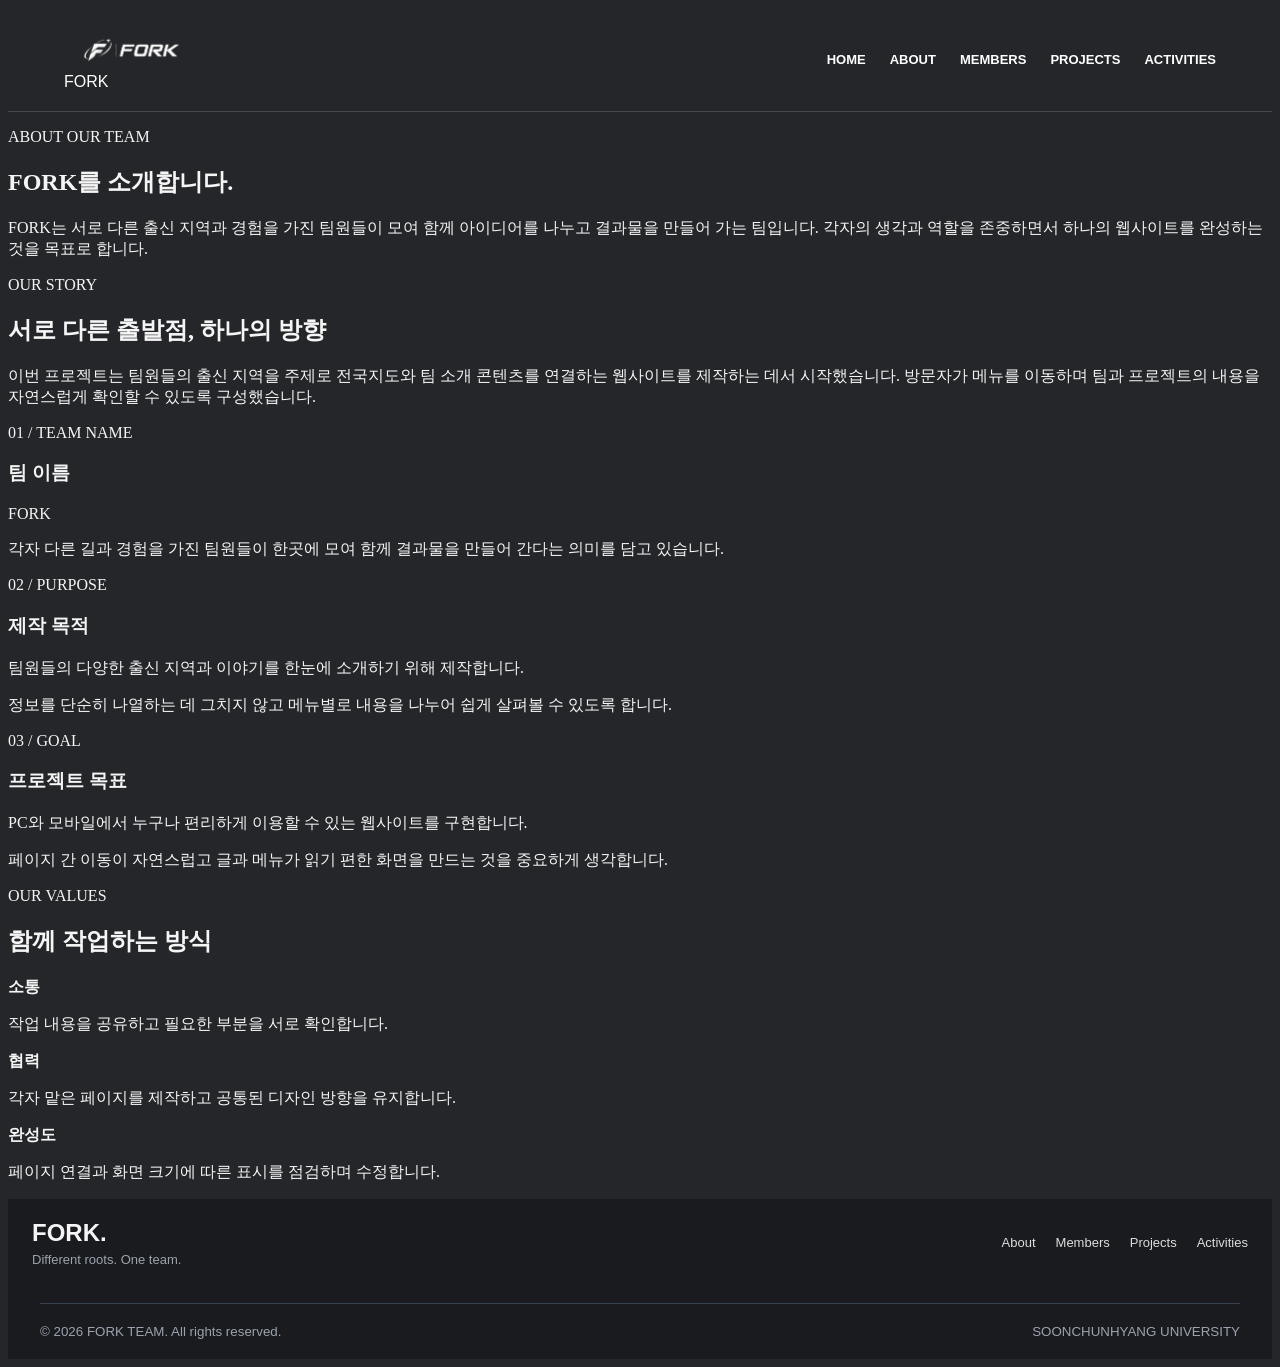
==== team-portfolio/about.html @ de7ee105 "Update about.html" ====
<!DOCTYPE html>
<html lang="ko">
<head>
    <meta charset="UTF-8">
    <meta name="viewport" content="width=device-width, initial-scale=1.0">
    <meta name="description" content="FORK 팀 프로젝트 소개 사이트입니다.">
    <title>FORK | ABOUT</title>
    <link rel="stylesheet" href="css/common.css">
</head>
<body>
    <header class="site-header">
        <div class="header-inner">
            <a href="index.html" class="brand" aria-label="FORK 홈으로 이동">
                <img src="images/logo.png" alt="FORK 로고" class="brand-logo"
                     onerror="this.style.display='none'; this.nextElementSibling.style.display='inline';">
                <span class="brand-fallback">FORK</span>
            </a>
            <nav class="main-nav" aria-label="주요 메뉴">
                <a href="index.html" >HOME</a>
                <a href="about.html" class="active" aria-current="page">ABOUT</a>
                <a href="members.html" >MEMBERS</a>
                <a href="projects.html" >PROJECTS</a>
                <a href="activities.html" >ACTIVITIES</a>
            </nav>
        </div>
    </header>
    <main id="main-content">
        <section class="page-content">
            <div class="page-intro"><p class="eyebrow">ABOUT OUR TEAM</p><h1 class="page-title">FORK를 소개합니다.</h1>
                <p class="page-description">FORK는 서로 다른 출신 지역과 경험을 가진 팀원들이 모여 함께 아이디어를 나누고 결과물을 만들어 가는 팀입니다. 각자의 생각과 역할을 존중하면서 하나의 웹사이트를 완성하는 것을 목표로 합니다.</p>
            </div>
            <div class="content-divider"></div>
            <div class="section-heading"><p class="eyebrow">OUR STORY</p><h2>서로 다른 출발점, 하나의 방향</h2>
                <p class="section-description">이번 프로젝트는 팀원들의 출신 지역을 주제로 전국지도와 팀 소개 콘텐츠를 연결하는 웹사이트를 제작하는 데서 시작했습니다. 방문자가 메뉴를 이동하며 팀과 프로젝트의 내용을 자연스럽게 확인할 수 있도록 구성했습니다.</p>
            </div>
            <div class="section-grid">
                <article class="info-card"><span class="card-number">01 / TEAM NAME</span><h3>팀 이름</h3><p>FORK</p><p class="card-detail">각자 다른 길과 경험을 가진 팀원들이 한곳에 모여 함께 결과물을 만들어 간다는 의미를 담고 있습니다.</p></article>
                <article class="info-card"><span class="card-number">02 / PURPOSE</span><h3>제작 목적</h3><p>팀원들의 다양한 출신 지역과 이야기를 한눈에 소개하기 위해 제작합니다.</p><p class="card-detail">정보를 단순히 나열하는 데 그치지 않고 메뉴별로 내용을 나누어 쉽게 살펴볼 수 있도록 합니다.</p></article>
                <article class="info-card"><span class="card-number">03 / GOAL</span><h3>프로젝트 목표</h3><p>PC와 모바일에서 누구나 편리하게 이용할 수 있는 웹사이트를 구현합니다.</p><p class="card-detail">페이지 간 이동이 자연스럽고 글과 메뉴가 읽기 편한 화면을 만드는 것을 중요하게 생각합니다.</p></article>
            </div>
            <section class="subsection"><p class="eyebrow">OUR VALUES</p><h2>함께 작업하는 방식</h2><div class="value-list"><div><strong>소통</strong><p>작업 내용을 공유하고 필요한 부분을 서로 확인합니다.</p></div><div><strong>협력</strong><p>각자 맡은 페이지를 제작하고 공통된 디자인 방향을 유지합니다.</p></div><div><strong>완성도</strong><p>페이지 연결과 화면 크기에 따른 표시를 점검하며 수정합니다.</p></div></div></section>
        </section>
    </main>
    <footer class="site-footer">
        <div class="footer-inner">
            <div class="footer-brand">
                <h2>FORK.</h2>
                <p>Different roots. One team.</p>
            </div>
            <div class="footer-links" aria-label="하단 메뉴">
                <a href="about.html">About</a>
                <a href="members.html">Members</a>
                <a href="projects.html">Projects</a>
                <a href="activities.html">Activities</a>
            </div>
        </div>
        <div class="footer-bottom">
            <small>© 2026 FORK TEAM. All rights reserved.</small>
            <small>SOONCHUNHYANG UNIVERSITY</small>
        </div>
    </footer>
</body>
</html>
---- team-portfolio/css/common.css ----
/* FORK 공통 Header & Footer */
.site-header, .site-footer {
    font-family: Arial, sans-serif;
}

.site-header *, .site-footer * {
    box-sizing: border-box;
}

.site-header a, .site-footer a {
    text-decoration: none;
}

.site-header {
    background: #fff;
    border-bottom: 1px solid #e5e7eb;
}

.header-inner {
    max-width: 1200px;
    margin: auto;
    padding: 20px 24px;
    display: flex;
    justify-content: space-between;
    align-items: center;
    gap: 24px;
}

.logo {
    display: flex;
    align-items: center;
    gap: 10px;
    font-size: 26px;
    font-weight: 800;
    color: #17191f;
}

.logo-mark {
    background: #17191f;
    color: white;
    padding: 8px 12px;
    border-radius: 6px;
    font-size: 20px;
}

.main-nav {
    display: flex;
    gap: 24px;
    flex-wrap: wrap;
}

.main-nav a {
    color: #17191f;
    font-size: 13px;
    font-weight: bold;
}

.main-nav a:hover {
    color: #64748b;
}

/* Footer */
.site-footer {
    background: #17191f;
    color: white;
    padding: 48px 24px 20px;
}

.footer-inner {
    max-width: 1200px;
    margin: auto;
    display: flex;
    justify-content: space-between;
    gap: 24px;
}

.footer-inner h2 {
    font-size: 30px;
    margin: 0 0 12px;
}

.footer-inner p {
    color: #9ca3af;
}

.footer-links {
    display: flex;
    flex-direction: column;
    gap: 10px;
}

.footer-links a {
    color: #9ca3af;
    font-size: 13px;
}

.footer-links a:hover {
    color: white;
}

.footer-bottom {
    max-width: 1200px;
    margin: 36px auto 0;
    padding-top: 20px;
    border-top: 1px solid #374151;
    display: flex;
    justify-content: space-between;
    gap: 12px;
    color: #9ca3af;
}

/* 모바일 반응형 */
@media (max-width: 768px) {
    .header-inner {
        flex-direction: column;
    }

    .main-nav {
        justify-content: center;
        gap: 14px;
    }

    .footer-inner {
        flex-direction: column;
    }

    .footer-bottom {
        flex-direction: column;
    }
}

/* 미리보기 페이지 전용 */
.preview-main {
    min-height: 450px;
    display: flex;
    justify-content: center;
    align-items: center;
    color: #9ca3af;
}
/* FORK Dark Theme */
body {
    background-color: #242629;
    color: #f5f5f5;
}

/* Header */
.site-header {
    background-color: #242629;
    border-bottom: 1px solid #45484c;
}

/* Footer */
.site-footer {
    background-color: #191b1e;
    color: #f5f5f5;
    padding: 24px 0;
}

.site-footer .footer-inner {
    padding-top: 0;
    padding-bottom: 0;
}

/* Logo */
.brand-logo {
    height: 45px;
    width: auto;
    display: block;
}

/* 헤더 글씨 흰색 */
.site-header .brand,
.site-header .main-nav a {
    color: #ffffff;
}

/* 메뉴에 마우스를 올렸을 때 */
.site-header .main-nav a:hover {
    color: #b0b0b0;
}

/* 푸터 가로 정렬 및 높이 축소 */
.site-footer {
    background-color: #191b1e;
    padding: 20px 0;
    min-height: 0;
}

.site-footer .footer-inner {
    max-width: 1280px;
    margin: 0 auto;
    padding: 0 24px;
    display: flex;
    flex-direction: row;
    align-items: center;
    justify-content: space-between;
    gap: 30px;
}

/* FORK 소개 */
.site-footer .footer-inner h2 {
    margin: 0 0 5px;
    font-size: 24px;
}

.site-footer .footer-inner p {
    margin: 0;
    font-size: 13px;
}

/* 푸터 메뉴 가로 정렬 */
.site-footer .footer-links {
    display: flex;
    flex-direction: row;
    align-items: center;
    gap: 20px;
}

.site-footer .footer-links strong {
    display: none;
}

.site-footer .footer-links a {
    color: #dddddd;
    text-decoration: none;
    font-size: 13px;
}

.site-footer .footer-links a:hover {
    color: #ffffff;
}

/* 모바일 대응 */
@media (max-width: 768px) {
    .site-footer .footer-inner {
        flex-wrap: wrap;
        justify-content: center;
        text-align: center;
        gap: 15px;
    }

    .site-footer .footer-links {
        flex-wrap: wrap;
        justify-content: center;
    }
}

/* 푸터를 화면 맨 아래에 배치 */
html, body {
    min-height: 100%;
}

body {
    min-height: 100vh;
    display: flex;
    flex-direction: column;
}

/* 메인 영역이 남는 공간을 차지 */
.preview-main {
    flex: 1;
}

/* 푸터 */
.site-footer {
    margin-top: auto;
}
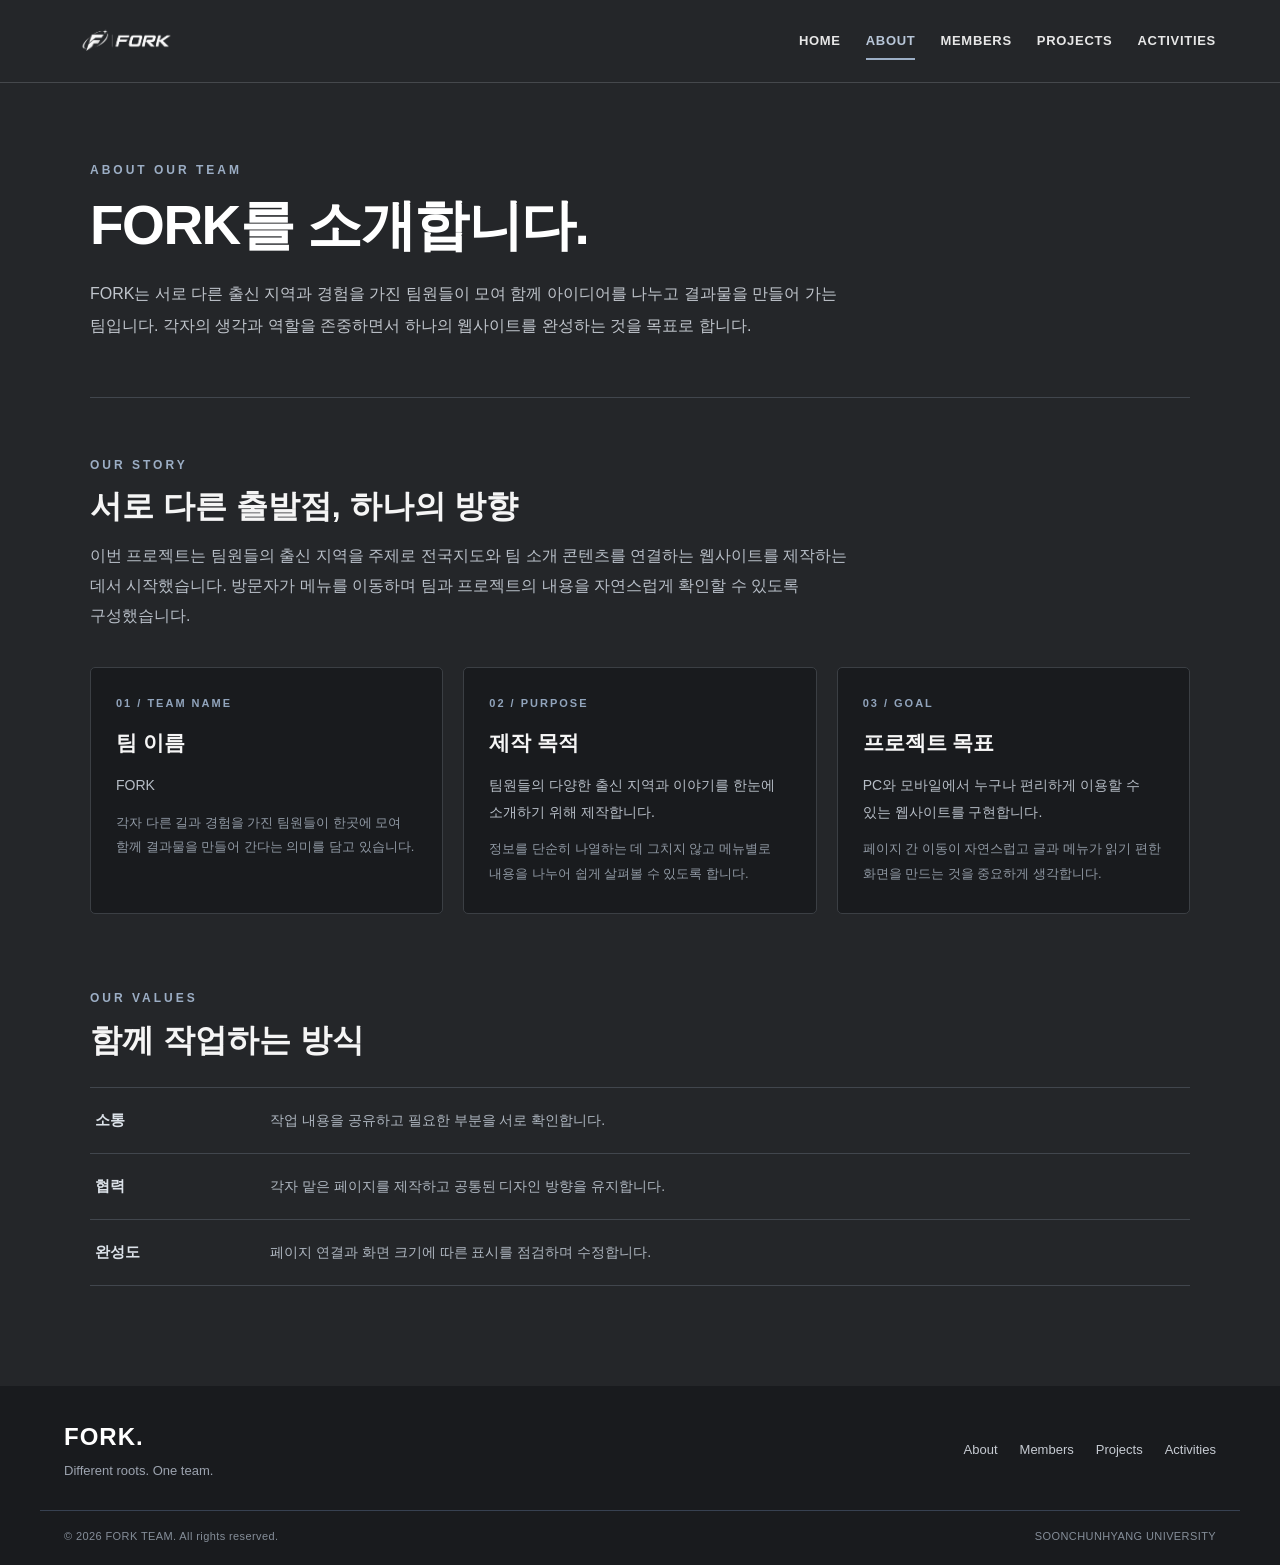
==== commit 2613f926: "Update about.html" ====
--- a/team-portfolio/about.html
+++ b/team-portfolio/about.html
@@ -5,7 +5,7 @@
     <meta name="viewport" content="width=device-width, initial-scale=1.0">
     <meta name="description" content="FORK 팀 프로젝트 소개 사이트입니다.">
     <title>FORK | ABOUT</title>
-    <link rel="stylesheet" href="css/common.css">
+    <link rel="stylesheet" href="css/team (2).css">
 </head>
 <body>
     <header class="site-header">
--- a/team-portfolio/css/team (2).css
+++ b/team-portfolio/css/team (2).css
@@ -0,0 +1,750 @@
+/* ========================================
+   FORK 공통 스타일
+   모든 페이지에서 함께 사용하는 기본 디자인
+   ======================================== */
+
+/* 기본 여백과 박스 크기 초기화 */
+* {
+    box-sizing: border-box;
+}
+
+html {
+    min-height: 100%;
+    scroll-behavior: smooth;
+}
+
+body {
+    min-height: 100vh;
+    margin: 0;
+    display: flex;
+    flex-direction: column;
+    background: #242629;
+    color: #f5f5f5;
+    font-family: Arial, "Noto Sans KR", sans-serif;
+    line-height: 1.6;
+}
+
+a {
+    color: inherit;
+    text-decoration: none;
+}
+
+button,
+a {
+    -webkit-tap-highlight-color: transparent;
+}
+
+/* 상단 헤더와 메뉴 */
+.site-header {
+    width: 100%;
+    background: #242629;
+    border-bottom: 1px solid #45484c;
+}
+
+.header-inner {
+    width: min(1200px, 100%);
+    min-height: 82px;
+    margin: 0 auto;
+    padding: 18px 24px;
+    display: flex;
+    align-items: center;
+    justify-content: space-between;
+    gap: 28px;
+}
+
+.brand {
+    display: inline-flex;
+    align-items: center;
+    flex-shrink: 0;
+    color: #fff;
+    font-size: 26px;
+    font-weight: 800;
+    letter-spacing: 1px;
+}
+
+.brand-logo {
+    display: block;
+    width: 125px;
+    max-height: 45px;
+    object-fit: contain;
+}
+
+.brand-fallback {
+    display: none;
+}
+
+.main-nav {
+    display: flex;
+    align-items: center;
+    justify-content: flex-end;
+    gap: 25px;
+    flex-wrap: wrap;
+}
+
+.main-nav a {
+    padding: 9px 0 7px;
+    color: #e7e7e7;
+    border-bottom: 2px solid transparent;
+    font-size: 13px;
+    font-weight: 700;
+    letter-spacing: .7px;
+    transition: color .2s ease, border-color .2s ease;
+}
+
+.main-nav a:hover,
+.main-nav a.active {
+    color: #b8c6d8;
+    border-color: #9caec5;
+}
+
+.main-nav a:focus-visible,
+.footer-links a:focus-visible,
+.primary-link:focus-visible {
+    outline: 2px solid #b8c6d8;
+    outline-offset: 5px;
+}
+
+/* 페이지 공통 영역 */
+main {
+    width: 100%;
+    flex: 1;
+}
+
+.page-content {
+    width: min(1100px, 90%);
+    margin: 0 auto;
+    padding: 78px 0 100px;
+}
+
+.page-intro {
+    max-width: 850px;
+}
+
+.eyebrow {
+    margin: 0;
+    color: #9caec5;
+    font-size: 12px;
+    font-weight: 700;
+    letter-spacing: 3px;
+}
+
+.page-title {
+    margin: 12px 0 20px;
+    color: #fff;
+    font-size: clamp(36px, 5vw, 55px);
+    line-height: 1.2;
+    letter-spacing: -1.5px;
+}
+
+.page-description {
+    max-width: 790px;
+    margin: 0;
+    color: #c0c5cc;
+    font-size: 16px;
+    line-height: 2;
+    word-break: keep-all;
+}
+
+.content-divider {
+    height: 1px;
+    margin: 55px 0;
+    background: #41464d;
+}
+
+.section-heading {
+    max-width: 780px;
+    margin: 58px 0 28px;
+}
+
+.section-heading h2,
+.subsection h2,
+.activity-note h2 {
+    margin: 10px 0 12px;
+    font-size: clamp(24px, 3vw, 32px);
+    line-height: 1.35;
+}
+
+.section-description {
+    margin: 0;
+    color: #b7bec7;
+    line-height: 1.9;
+    word-break: keep-all;
+}
+
+/* 홈 화면 */
+.home-hero {
+    min-height: 510px;
+    display: flex;
+    align-items: center;
+    background: linear-gradient(115deg, #242629 0%, #292e35 58%, #303944 100%);
+    border-bottom: 1px solid #41464d;
+}
+
+.hero-inner {
+    width: min(1100px, 90%);
+    margin: 0 auto;
+    padding: 90px 0;
+}
+
+.hero-title {
+    margin: 17px 0 0;
+    color: #fff;
+    font-size: clamp(76px, 13vw, 145px);
+    font-weight: 800;
+    letter-spacing: -8px;
+    line-height: 1;
+}
+
+.hero-title span {
+    color: #9caec5;
+}
+
+.hero-subtitle {
+    margin: 14px 0 18px;
+    color: #dce2e9;
+    font-size: clamp(19px, 3vw, 27px);
+    font-weight: 600;
+    letter-spacing: .4px;
+}
+
+.hero-description {
+    margin: 0 0 30px;
+    color: #c0c5cc;
+    font-size: 16px;
+    line-height: 2;
+}
+
+.primary-link {
+    display: inline-flex;
+    align-items: center;
+    gap: 18px;
+    padding: 12px 18px;
+    border: 1px solid #8998aa;
+    border-radius: 3px;
+    color: #f5f5f5;
+    font-size: 13px;
+    transition: background .2s ease;
+}
+
+.primary-link:hover {
+    background: #3b4653;
+}
+
+.home-overview {
+    padding-top: 75px;
+}
+
+.home-overview .section-heading {
+    margin-top: 0;
+}
+
+/* 카드형 콘텐츠 */
+.section-grid {
+    display: grid;
+    grid-template-columns: repeat(3, minmax(0, 1fr));
+    gap: 20px;
+    margin-top: 35px;
+}
+
+.info-card {
+    min-width: 0;
+    min-height: 190px;
+    padding: 27px 25px;
+    background: #191b1e;
+    border: 1px solid #3b3f44;
+    border-radius: 5px;
+    transition: transform .2s ease, border-color .2s ease;
+}
+
+.info-card:hover {
+    transform: translateY(-3px);
+    border-color: #69798d;
+}
+
+.card-number {
+    display: block;
+    color: #91a4bc;
+    font-size: 11px;
+    font-weight: 700;
+    letter-spacing: 2px;
+}
+
+.info-card h3 {
+    margin: 14px 0 12px;
+    color: #f5f5f5;
+    font-size: 21px;
+}
+
+.info-card p {
+    margin: 0;
+    color: #b7bec7;
+    font-size: 14px;
+    line-height: 1.9;
+    word-break: keep-all;
+}
+
+.info-card .card-detail {
+    margin-top: 12px;
+    color: #9099a4;
+    font-size: 13px;
+}
+
+.text-link {
+    display: inline-block;
+    margin-top: 20px;
+    color: #c5d1df;
+    font-size: 13px;
+    font-weight: 700;
+}
+
+.text-link:hover {
+    color: #fff;
+}
+
+/* 팀원 소개 */
+.member-summary {
+    display: flex;
+    align-items: baseline;
+    gap: 14px;
+    margin: 42px 0 5px;
+    padding: 22px 25px;
+    background: #1c2025;
+    border-left: 3px solid #9caec5;
+}
+
+.member-summary strong {
+    color: #fff;
+    font-size: 35px;
+    line-height: 1;
+}
+
+.member-summary span {
+    color: #9caec5;
+    font-size: 11px;
+    font-weight: 700;
+    letter-spacing: 2px;
+}
+
+.member-summary p {
+    margin: 0 0 0 auto;
+    color: #aeb6c0;
+    font-size: 13px;
+}
+
+.member-grid {
+    align-items: stretch;
+}
+
+.member-card {
+    min-height: 360px;
+}
+
+.member-top {
+    display: flex;
+    justify-content: space-between;
+    align-items: center;
+}
+
+.member-index {
+    color: #454d57;
+    font-size: 28px;
+    font-weight: 800;
+}
+
+.member-card h2 {
+    margin: 18px 0 2px;
+    font-size: 25px;
+}
+
+.info-card .member-role {
+    margin: 0 0 17px;
+    color: #9caec5;
+    font-size: 13px;
+    font-weight: 700;
+}
+
+.task-label {
+    margin-top: 20px;
+    padding-top: 15px;
+    border-top: 1px solid #353a40;
+    color: #9caec5;
+    font-size: 11px;
+    font-weight: 700;
+    letter-spacing: 1px;
+}
+
+.member-card ul,
+.activity-content ul {
+    margin: 10px 0 0;
+    padding-left: 18px;
+    color: #aeb6c0;
+    font-size: 13px;
+    line-height: 1.9;
+}
+
+/* 프로젝트 소개 */
+.project-feature {
+    display: flex;
+    align-items: center;
+    justify-content: space-between;
+    gap: 30px;
+    margin: 45px 0 65px;
+    padding: 35px;
+    background: #1b2026;
+    border: 1px solid #48515c;
+    border-left: 4px solid #9caec5;
+}
+
+.project-feature>div {
+    max-width: 720px;
+}
+
+.project-feature h2 {
+    margin: 12px 0;
+    font-size: 30px;
+}
+
+.project-feature p:not(.eyebrow) {
+    margin: 0;
+    color: #b7bec7;
+    font-size: 14px;
+    line-height: 2;
+    word-break: keep-all;
+}
+
+.feature-mark {
+    color: #596575;
+    font-size: 20px;
+    font-weight: 800;
+    line-height: 1.2;
+    letter-spacing: 2px;
+    text-align: right;
+}
+
+.project-card {
+    display: flex;
+    flex-direction: column;
+}
+
+.project-meta {
+    display: flex;
+    flex-wrap: wrap;
+    gap: 8px;
+    margin-top: auto;
+    padding-top: 22px;
+}
+
+.project-meta span {
+    padding: 5px 9px;
+    border: 1px solid #454d57;
+    border-radius: 2px;
+    color: #aebdce;
+    font-size: 11px;
+}
+
+.subsection {
+    margin-top: 75px;
+}
+
+.value-list {
+    margin-top: 25px;
+    border-top: 1px solid #41464d;
+}
+
+.value-list>div {
+    display: grid;
+    grid-template-columns: 150px 1fr;
+    gap: 25px;
+    padding: 20px 5px;
+    border-bottom: 1px solid #41464d;
+}
+
+.value-list strong {
+    color: #dce2e9;
+    font-size: 15px;
+}
+
+.value-list p {
+    margin: 0;
+    color: #aeb6c0;
+    font-size: 14px;
+    line-height: 1.8;
+}
+
+/* 활동 기록 */
+.activity-timeline {
+    margin-top: 55px;
+}
+
+.activity-item {
+    display: grid;
+    grid-template-columns: 75px 1fr;
+    gap: 25px;
+    padding: 0 0 45px;
+}
+
+.timeline-number {
+    width: 48px;
+    height: 48px;
+    display: flex;
+    align-items: center;
+    justify-content: center;
+    border: 1px solid #8495aa;
+    border-radius: 50%;
+    color: #c6d2df;
+    font-size: 14px;
+    font-weight: 700;
+}
+
+.activity-content {
+    padding: 3px 0 30px;
+    border-bottom: 1px solid #41464d;
+}
+
+.activity-content h2 {
+    margin: 9px 0 13px;
+    font-size: 25px;
+}
+
+.activity-content>p:not(.card-number) {
+    max-width: 850px;
+    margin: 0;
+    color: #b7bec7;
+    font-size: 14px;
+    line-height: 2;
+    word-break: keep-all;
+}
+
+.activity-content ul {
+    margin-top: 15px;
+}
+
+.activity-note {
+    margin-top: 25px;
+    padding: 30px;
+    background: #1b2026;
+    border: 1px solid #414b57;
+}
+
+.activity-note p:last-child {
+    max-width: 850px;
+    margin: 0;
+    color: #b7bec7;
+    font-size: 14px;
+    line-height: 1.9;
+    word-break: keep-all;
+}
+
+/* 하단 푸터 */
+.site-footer {
+    width: 100%;
+    margin-top: auto;
+    padding: 32px 0 20px;
+    background: #191b1e;
+}
+
+.footer-inner {
+    width: min(1200px, 100%);
+    margin: 0 auto;
+    padding: 0 24px;
+    display: flex;
+    align-items: center;
+    justify-content: space-between;
+    gap: 30px;
+}
+
+.footer-brand h2 {
+    margin: 0 0 4px;
+    color: #fff;
+    font-size: 24px;
+    letter-spacing: 1px;
+}
+
+.footer-brand p {
+    margin: 0;
+    color: #9ca3af;
+    font-size: 13px;
+}
+
+.footer-links {
+    display: flex;
+    flex-wrap: wrap;
+    gap: 22px;
+}
+
+.footer-links a {
+    color: #c6cbd2;
+    font-size: 13px;
+    transition: color .2s ease;
+}
+
+.footer-links a:hover {
+    color: #fff;
+}
+
+.footer-bottom {
+    width: min(1200px, 100%);
+    margin: 28px auto 0;
+    padding: 17px 24px 0;
+    display: flex;
+    justify-content: space-between;
+    gap: 15px;
+    border-top: 1px solid #374151;
+    color: #858e99;
+}
+
+.footer-bottom small {
+    font-size: 11px;
+    letter-spacing: .4px;
+}
+
+/* 태블릿 화면 */
+@media (max-width: 900px) {
+    .header-inner {
+        gap: 18px;
+    }
+
+    .main-nav {
+        gap: 16px;
+    }
+
+    .section-grid {
+        grid-template-columns: repeat(2, minmax(0, 1fr));
+    }
+
+    .member-card {
+        min-height: 340px;
+    }
+}
+
+/* 모바일 화면 */
+@media (max-width: 600px) {
+    .header-inner {
+        min-height: auto;
+        padding: 18px 16px;
+        flex-direction: column;
+        gap: 13px;
+    }
+
+    .brand-logo {
+        width: 110px;
+    }
+
+    .main-nav {
+        width: 100%;
+        justify-content: center;
+        gap: 10px 17px;
+    }
+
+    .main-nav a {
+        font-size: 11px;
+    }
+
+    .page-content {
+        width: 88%;
+        padding: 55px 0 70px;
+    }
+
+    .page-title {
+        font-size: 38px;
+    }
+
+    .page-description {
+        font-size: 14px;
+    }
+
+    .home-hero {
+        min-height: 440px;
+    }
+
+    .hero-inner {
+        width: 88%;
+        padding: 70px 0;
+    }
+
+    .hero-title {
+        font-size: 86px;
+        letter-spacing: -5px;
+    }
+
+    .hero-description {
+        font-size: 14px;
+    }
+
+    .desktop-break {
+        display: none;
+    }
+
+    .section-grid {
+        grid-template-columns: 1fr;
+        gap: 14px;
+    }
+
+    .info-card {
+        min-height: auto;
+        padding: 23px 21px;
+    }
+
+    .member-card {
+        min-height: auto;
+    }
+
+    .member-summary {
+        flex-wrap: wrap;
+        gap: 10px;
+    }
+
+    .member-summary p {
+        width: 100%;
+        margin: 5px 0 0;
+    }
+
+    .project-feature {
+        align-items: flex-start;
+        padding: 25px 21px;
+    }
+
+    .feature-mark {
+        display: none;
+    }
+
+    .value-list>div {
+        grid-template-columns: 1fr;
+        gap: 5px;
+    }
+
+    .activity-item {
+        grid-template-columns: 45px 1fr;
+        gap: 13px;
+    }
+
+    .timeline-number {
+        width: 38px;
+        height: 38px;
+        font-size: 12px;
+    }
+
+    .activity-content h2 {
+        font-size: 22px;
+    }
+
+    .activity-note {
+        padding: 23px 20px;
+    }
+
+    .footer-inner,
+    .footer-bottom {
+        flex-direction: column;
+        align-items: center;
+        text-align: center;
+    }
+
+    .footer-links {
+        justify-content: center;
+        gap: 13px 18px;
+    }
+
+    .footer-bottom {
+        margin-top: 23px;
+    }
+}
